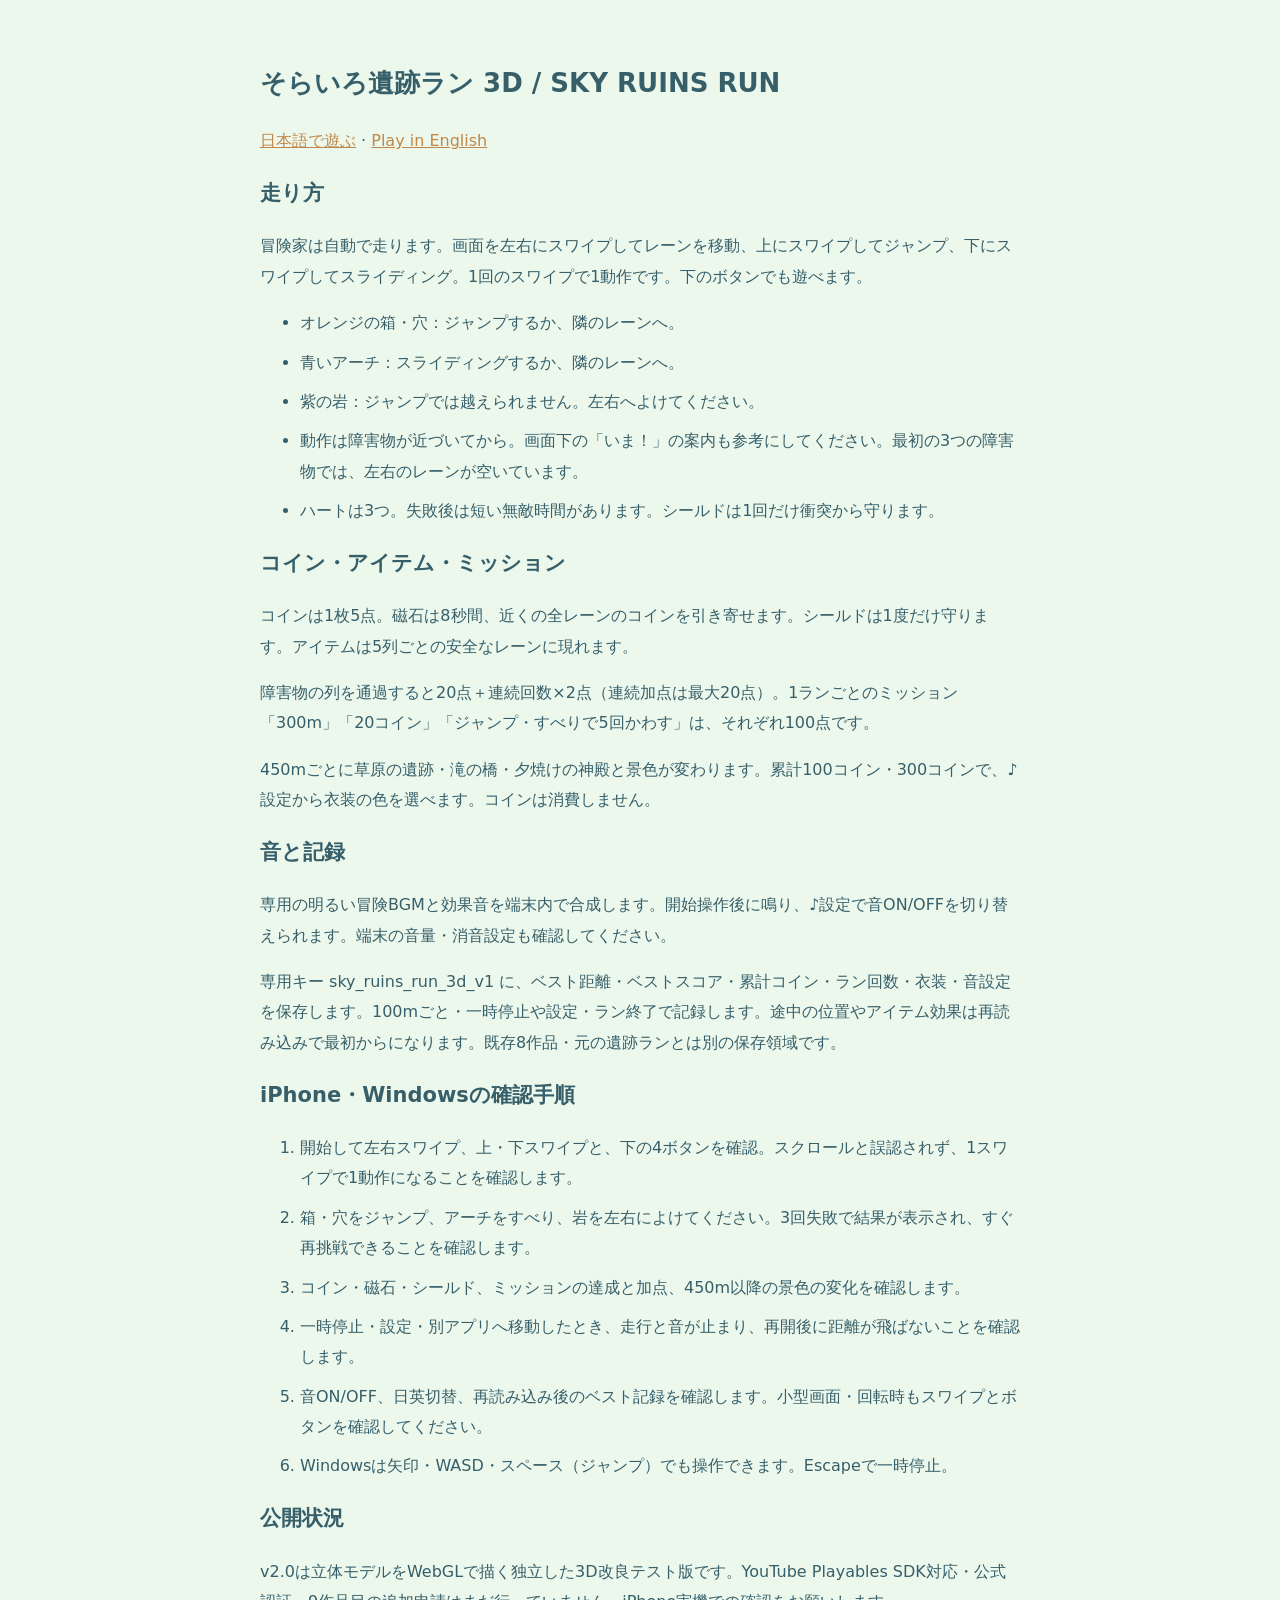
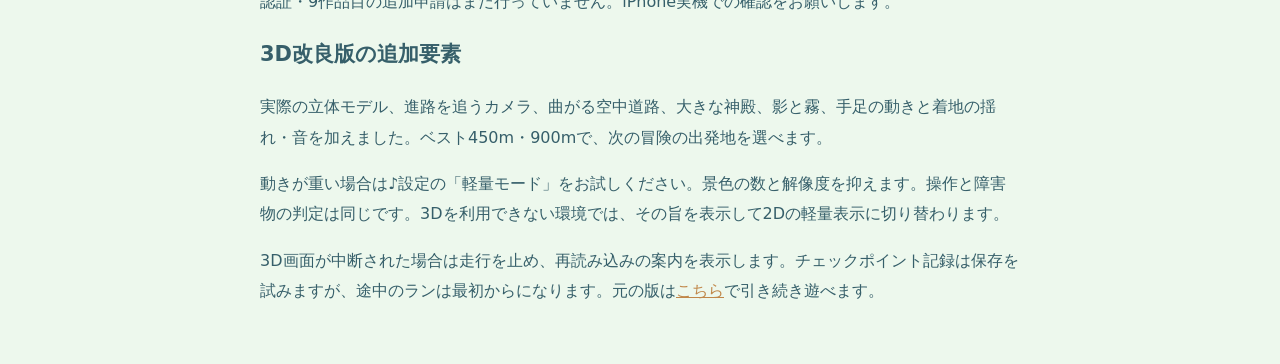
==== GUIDE.html @ a623d7b4 "Create separate WebGL 3D edition of Sky Ruins Run" ====
<!doctype html><html lang="ja"><meta charset="utf-8"><meta name="viewport" content="width=device-width,initial-scale=1"><title>そらいろ遺跡ラン 3D · 遊び方</title><style>body{font:16px/1.9 system-ui;max-width:760px;margin:20px auto;padding:22px;color:#365f6a;background:#edf8ed}h1{font-size:26px}h2{font-size:21px}a{color:#c08749}li{margin-bottom:9px}</style><h1>そらいろ遺跡ラン 3D / SKY RUINS RUN</h1><p><a href="./?lang=ja">日本語で遊ぶ</a> · <a href="./?lang=en">Play in English</a></p><h2>走り方</h2><p>冒険家は自動で走ります。画面を左右にスワイプしてレーンを移動、上にスワイプしてジャンプ、下にスワイプしてスライディング。1回のスワイプで1動作です。下のボタンでも遊べます。</p><ul><li>オレンジの箱・穴：ジャンプするか、隣のレーンへ。</li><li>青いアーチ：スライディングするか、隣のレーンへ。</li><li>紫の岩：ジャンプでは越えられません。左右へよけてください。</li><li>動作は障害物が近づいてから。画面下の「いま！」の案内も参考にしてください。最初の3つの障害物では、左右のレーンが空いています。</li><li>ハートは3つ。失敗後は短い無敵時間があります。シールドは1回だけ衝突から守ります。</li></ul><h2>コイン・アイテム・ミッション</h2><p>コインは1枚5点。磁石は8秒間、近くの全レーンのコインを引き寄せます。シールドは1度だけ守ります。アイテムは5列ごとの安全なレーンに現れます。</p><p>障害物の列を通過すると20点＋連続回数×2点（連続加点は最大20点）。1ランごとのミッション「300m」「20コイン」「ジャンプ・すべりで5回かわす」は、それぞれ100点です。</p><p>450mごとに草原の遺跡・滝の橋・夕焼けの神殿と景色が変わります。累計100コイン・300コインで、♪設定から衣装の色を選べます。コインは消費しません。</p><h2>音と記録</h2><p>専用の明るい冒険BGMと効果音を端末内で合成します。開始操作後に鳴り、♪設定で音ON/OFFを切り替えられます。端末の音量・消音設定も確認してください。</p><p>専用キー sky_ruins_run_3d_v1 に、ベスト距離・ベストスコア・累計コイン・ラン回数・衣装・音設定を保存します。100mごと・一時停止や設定・ラン終了で記録します。途中の位置やアイテム効果は再読み込みで最初からになります。既存8作品・元の遺跡ランとは別の保存領域です。</p><h2>iPhone・Windowsの確認手順</h2><ol><li>開始して左右スワイプ、上・下スワイプと、下の4ボタンを確認。スクロールと誤認されず、1スワイプで1動作になることを確認します。</li><li>箱・穴をジャンプ、アーチをすべり、岩を左右によけてください。3回失敗で結果が表示され、すぐ再挑戦できることを確認します。</li><li>コイン・磁石・シールド、ミッションの達成と加点、450m以降の景色の変化を確認します。</li><li>一時停止・設定・別アプリへ移動したとき、走行と音が止まり、再開後に距離が飛ばないことを確認します。</li><li>音ON/OFF、日英切替、再読み込み後のベスト記録を確認します。小型画面・回転時もスワイプとボタンを確認してください。</li><li>Windowsは矢印・WASD・スペース（ジャンプ）でも操作できます。Escapeで一時停止。</li></ol><h2>公開状況</h2><p>v2.0は立体モデルをWebGLで描く独立した3D改良テスト版です。YouTube Playables SDK対応・公式認証・9作品目の追加申請はまだ行っていません。iPhone実機での確認をお願いします。</p><h2>3D改良版の追加要素</h2><p>実際の立体モデル、進路を追うカメラ、曲がる空中道路、大きな神殿、影と霧、手足の動きと着地の揺れ・音を加えました。ベスト450m・900mで、次の冒険の出発地を選べます。</p><p>動きが重い場合は♪設定の「軽量モード」をお試しください。景色の数と解像度を抑えます。操作と障害物の判定は同じです。3Dを利用できない環境では、その旨を表示して2Dの軽量表示に切り替わります。</p><p>3D画面が中断された場合は走行を止め、再読み込みの案内を表示します。チェックポイント記録は保存を試みますが、途中のランは最初からになります。元の版は<a href="https://kazumoriasahi-wq.github.io/sky-ruins-run-test/?lang=ja">こちら</a>で引き続き遊べます。</p></html>
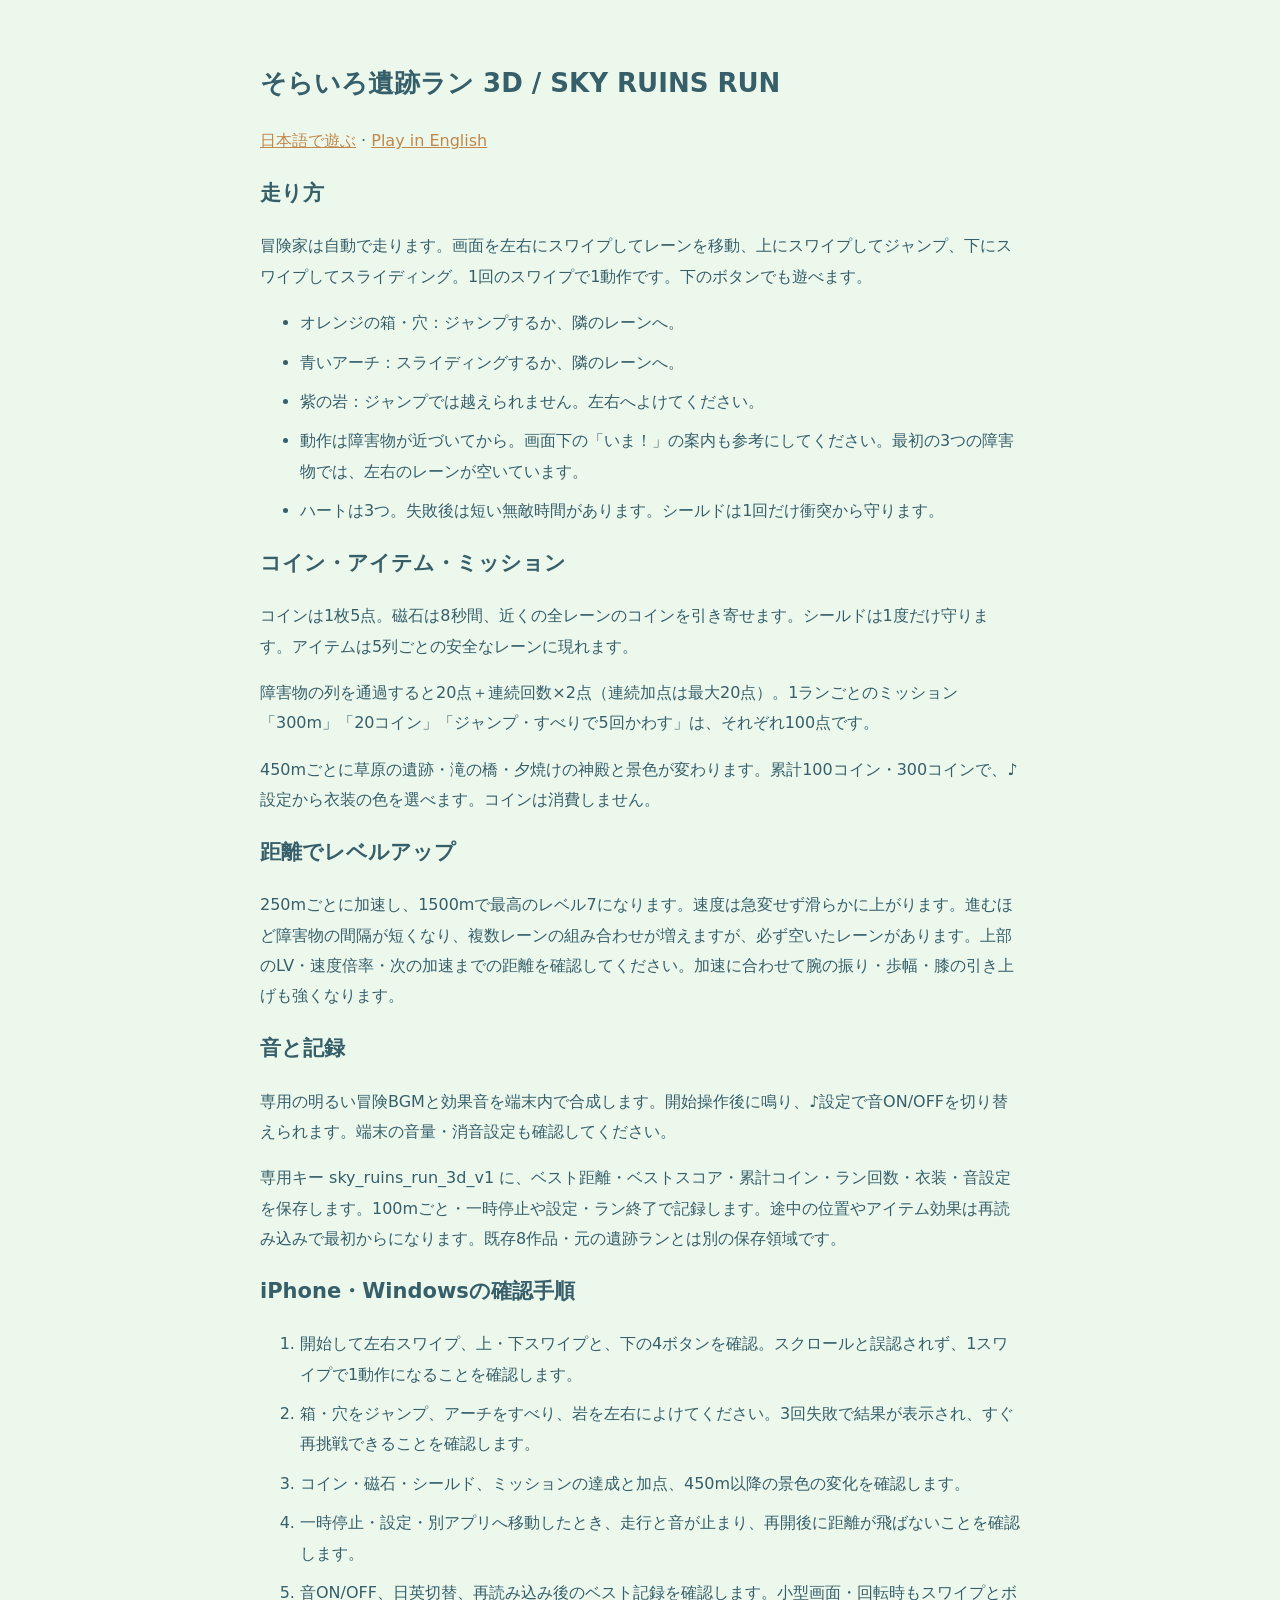
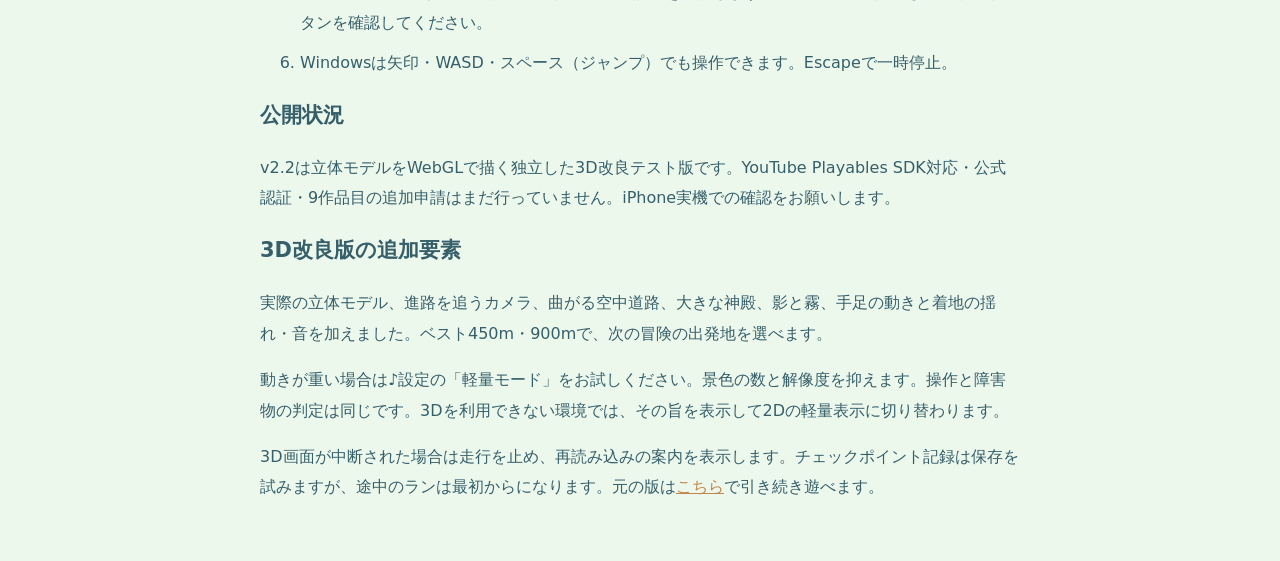
==== commit 09449301: "v2.2: distance-based speed levels, harder patterns and dynamic running gait" ====
--- a/GUIDE.html
+++ b/GUIDE.html
@@ -1 +1 @@
-<!doctype html><html lang="ja"><meta charset="utf-8"><meta name="viewport" content="width=device-width,initial-scale=1"><title>そらいろ遺跡ラン 3D · 遊び方</title><style>body{font:16px/1.9 system-ui;max-width:760px;margin:20px auto;padding:22px;color:#365f6a;background:#edf8ed}h1{font-size:26px}h2{font-size:21px}a{color:#c08749}li{margin-bottom:9px}</style><h1>そらいろ遺跡ラン 3D / SKY RUINS RUN</h1><p><a href="./?lang=ja">日本語で遊ぶ</a> · <a href="./?lang=en">Play in English</a></p><h2>走り方</h2><p>冒険家は自動で走ります。画面を左右にスワイプしてレーンを移動、上にスワイプしてジャンプ、下にスワイプしてスライディング。1回のスワイプで1動作です。下のボタンでも遊べます。</p><ul><li>オレンジの箱・穴：ジャンプするか、隣のレーンへ。</li><li>青いアーチ：スライディングするか、隣のレーンへ。</li><li>紫の岩：ジャンプでは越えられません。左右へよけてください。</li><li>動作は障害物が近づいてから。画面下の「いま！」の案内も参考にしてください。最初の3つの障害物では、左右のレーンが空いています。</li><li>ハートは3つ。失敗後は短い無敵時間があります。シールドは1回だけ衝突から守ります。</li></ul><h2>コイン・アイテム・ミッション</h2><p>コインは1枚5点。磁石は8秒間、近くの全レーンのコインを引き寄せます。シールドは1度だけ守ります。アイテムは5列ごとの安全なレーンに現れます。</p><p>障害物の列を通過すると20点＋連続回数×2点（連続加点は最大20点）。1ランごとのミッション「300m」「20コイン」「ジャンプ・すべりで5回かわす」は、それぞれ100点です。</p><p>450mごとに草原の遺跡・滝の橋・夕焼けの神殿と景色が変わります。累計100コイン・300コインで、♪設定から衣装の色を選べます。コインは消費しません。</p><h2>音と記録</h2><p>専用の明るい冒険BGMと効果音を端末内で合成します。開始操作後に鳴り、♪設定で音ON/OFFを切り替えられます。端末の音量・消音設定も確認してください。</p><p>専用キー sky_ruins_run_3d_v1 に、ベスト距離・ベストスコア・累計コイン・ラン回数・衣装・音設定を保存します。100mごと・一時停止や設定・ラン終了で記録します。途中の位置やアイテム効果は再読み込みで最初からになります。既存8作品・元の遺跡ランとは別の保存領域です。</p><h2>iPhone・Windowsの確認手順</h2><ol><li>開始して左右スワイプ、上・下スワイプと、下の4ボタンを確認。スクロールと誤認されず、1スワイプで1動作になることを確認します。</li><li>箱・穴をジャンプ、アーチをすべり、岩を左右によけてください。3回失敗で結果が表示され、すぐ再挑戦できることを確認します。</li><li>コイン・磁石・シールド、ミッションの達成と加点、450m以降の景色の変化を確認します。</li><li>一時停止・設定・別アプリへ移動したとき、走行と音が止まり、再開後に距離が飛ばないことを確認します。</li><li>音ON/OFF、日英切替、再読み込み後のベスト記録を確認します。小型画面・回転時もスワイプとボタンを確認してください。</li><li>Windowsは矢印・WASD・スペース（ジャンプ）でも操作できます。Escapeで一時停止。</li></ol><h2>公開状況</h2><p>v2.0は立体モデルをWebGLで描く独立した3D改良テスト版です。YouTube Playables SDK対応・公式認証・9作品目の追加申請はまだ行っていません。iPhone実機での確認をお願いします。</p><h2>3D改良版の追加要素</h2><p>実際の立体モデル、進路を追うカメラ、曲がる空中道路、大きな神殿、影と霧、手足の動きと着地の揺れ・音を加えました。ベスト450m・900mで、次の冒険の出発地を選べます。</p><p>動きが重い場合は♪設定の「軽量モード」をお試しください。景色の数と解像度を抑えます。操作と障害物の判定は同じです。3Dを利用できない環境では、その旨を表示して2Dの軽量表示に切り替わります。</p><p>3D画面が中断された場合は走行を止め、再読み込みの案内を表示します。チェックポイント記録は保存を試みますが、途中のランは最初からになります。元の版は<a href="https://kazumoriasahi-wq.github.io/sky-ruins-run-test/?lang=ja">こちら</a>で引き続き遊べます。</p></html>
+<!doctype html><html lang="ja"><meta charset="utf-8"><meta name="viewport" content="width=device-width,initial-scale=1"><title>そらいろ遺跡ラン 3D · 遊び方</title><style>body{font:16px/1.9 system-ui;max-width:760px;margin:20px auto;padding:22px;color:#365f6a;background:#edf8ed}h1{font-size:26px}h2{font-size:21px}a{color:#c08749}li{margin-bottom:9px}</style><h1>そらいろ遺跡ラン 3D / SKY RUINS RUN</h1><p><a href="./?lang=ja">日本語で遊ぶ</a> · <a href="./?lang=en">Play in English</a></p><h2>走り方</h2><p>冒険家は自動で走ります。画面を左右にスワイプしてレーンを移動、上にスワイプしてジャンプ、下にスワイプしてスライディング。1回のスワイプで1動作です。下のボタンでも遊べます。</p><ul><li>オレンジの箱・穴：ジャンプするか、隣のレーンへ。</li><li>青いアーチ：スライディングするか、隣のレーンへ。</li><li>紫の岩：ジャンプでは越えられません。左右へよけてください。</li><li>動作は障害物が近づいてから。画面下の「いま！」の案内も参考にしてください。最初の3つの障害物では、左右のレーンが空いています。</li><li>ハートは3つ。失敗後は短い無敵時間があります。シールドは1回だけ衝突から守ります。</li></ul><h2>コイン・アイテム・ミッション</h2><p>コインは1枚5点。磁石は8秒間、近くの全レーンのコインを引き寄せます。シールドは1度だけ守ります。アイテムは5列ごとの安全なレーンに現れます。</p><p>障害物の列を通過すると20点＋連続回数×2点（連続加点は最大20点）。1ランごとのミッション「300m」「20コイン」「ジャンプ・すべりで5回かわす」は、それぞれ100点です。</p><p>450mごとに草原の遺跡・滝の橋・夕焼けの神殿と景色が変わります。累計100コイン・300コインで、♪設定から衣装の色を選べます。コインは消費しません。</p><h2>距離でレベルアップ</h2><p>250mごとに加速し、1500mで最高のレベル7になります。速度は急変せず滑らかに上がります。進むほど障害物の間隔が短くなり、複数レーンの組み合わせが増えますが、必ず空いたレーンがあります。上部のLV・速度倍率・次の加速までの距離を確認してください。加速に合わせて腕の振り・歩幅・膝の引き上げも強くなります。</p><h2>音と記録</h2><p>専用の明るい冒険BGMと効果音を端末内で合成します。開始操作後に鳴り、♪設定で音ON/OFFを切り替えられます。端末の音量・消音設定も確認してください。</p><p>専用キー sky_ruins_run_3d_v1 に、ベスト距離・ベストスコア・累計コイン・ラン回数・衣装・音設定を保存します。100mごと・一時停止や設定・ラン終了で記録します。途中の位置やアイテム効果は再読み込みで最初からになります。既存8作品・元の遺跡ランとは別の保存領域です。</p><h2>iPhone・Windowsの確認手順</h2><ol><li>開始して左右スワイプ、上・下スワイプと、下の4ボタンを確認。スクロールと誤認されず、1スワイプで1動作になることを確認します。</li><li>箱・穴をジャンプ、アーチをすべり、岩を左右によけてください。3回失敗で結果が表示され、すぐ再挑戦できることを確認します。</li><li>コイン・磁石・シールド、ミッションの達成と加点、450m以降の景色の変化を確認します。</li><li>一時停止・設定・別アプリへ移動したとき、走行と音が止まり、再開後に距離が飛ばないことを確認します。</li><li>音ON/OFF、日英切替、再読み込み後のベスト記録を確認します。小型画面・回転時もスワイプとボタンを確認してください。</li><li>Windowsは矢印・WASD・スペース（ジャンプ）でも操作できます。Escapeで一時停止。</li></ol><h2>公開状況</h2><p>v2.2は立体モデルをWebGLで描く独立した3D改良テスト版です。YouTube Playables SDK対応・公式認証・9作品目の追加申請はまだ行っていません。iPhone実機での確認をお願いします。</p><h2>3D改良版の追加要素</h2><p>実際の立体モデル、進路を追うカメラ、曲がる空中道路、大きな神殿、影と霧、手足の動きと着地の揺れ・音を加えました。ベスト450m・900mで、次の冒険の出発地を選べます。</p><p>動きが重い場合は♪設定の「軽量モード」をお試しください。景色の数と解像度を抑えます。操作と障害物の判定は同じです。3Dを利用できない環境では、その旨を表示して2Dの軽量表示に切り替わります。</p><p>3D画面が中断された場合は走行を止め、再読み込みの案内を表示します。チェックポイント記録は保存を試みますが、途中のランは最初からになります。元の版は<a href="https://kazumoriasahi-wq.github.io/sky-ruins-run-test/?lang=ja">こちら</a>で引き続き遊べます。</p></html>
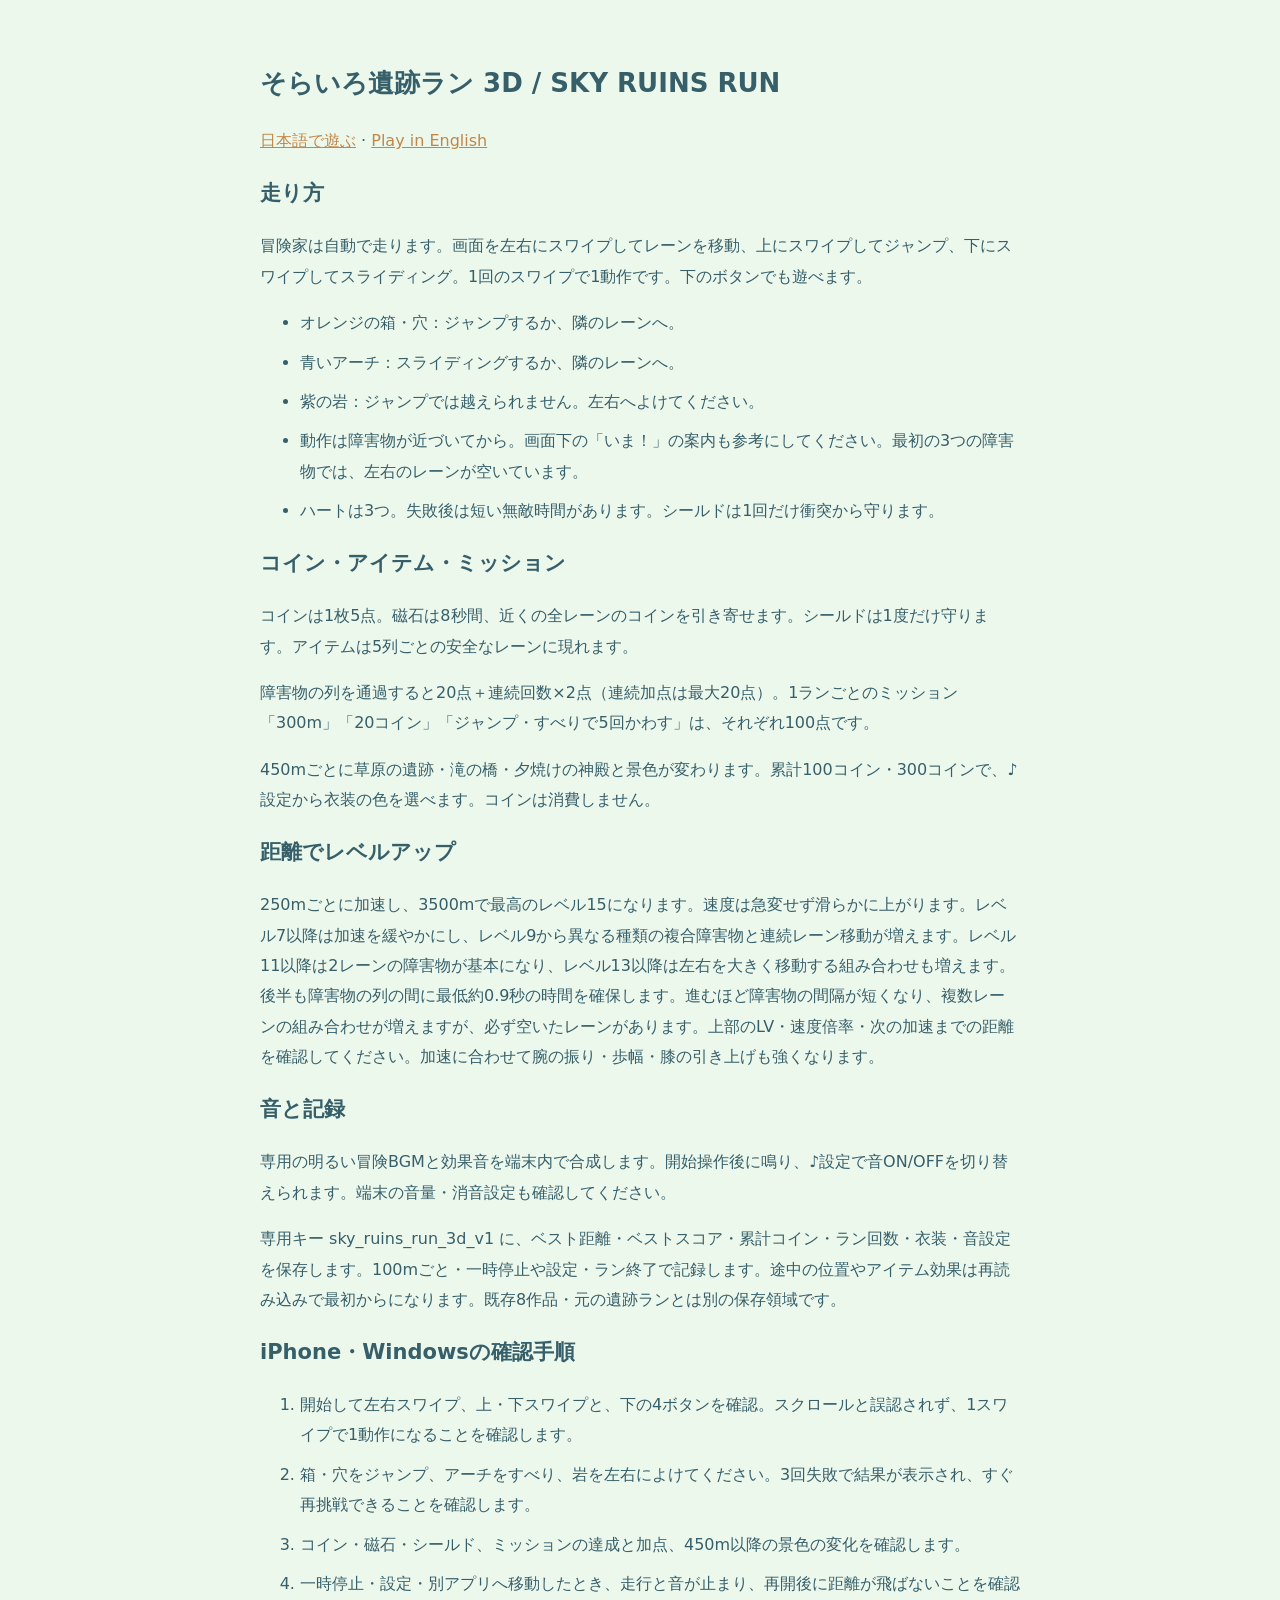
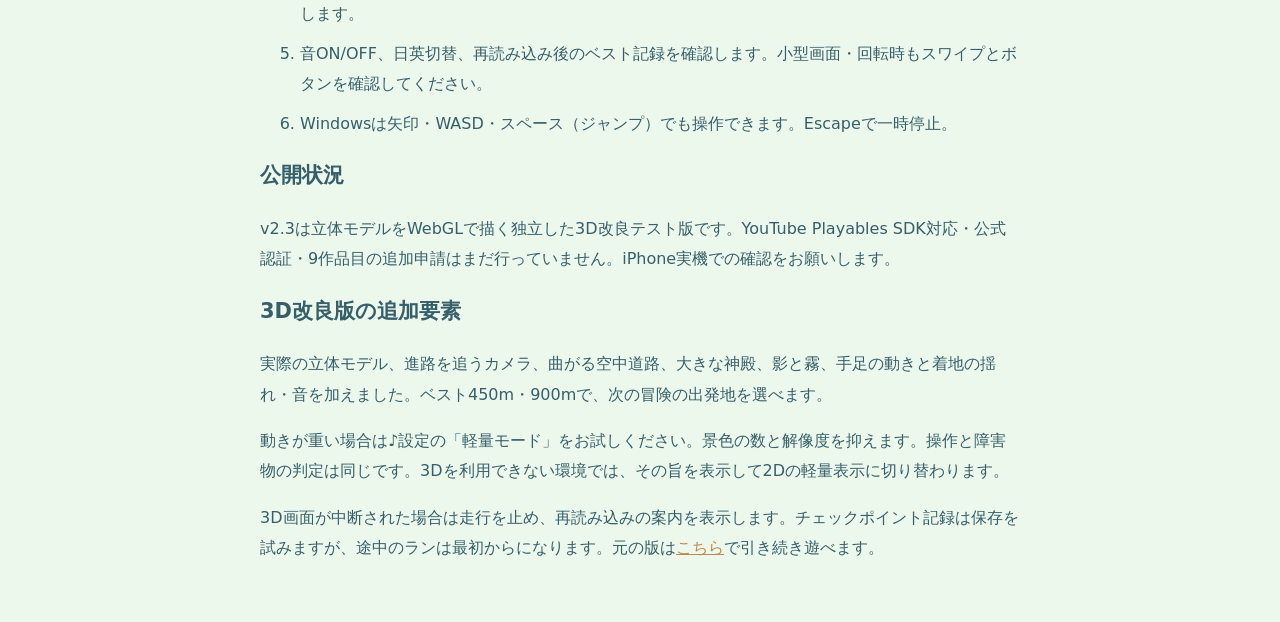
==== commit 79f2768f: "v2.3: extend progression to level 15" ====
--- a/GUIDE.html
+++ b/GUIDE.html
@@ -1 +1 @@
-<!doctype html><html lang="ja"><meta charset="utf-8"><meta name="viewport" content="width=device-width,initial-scale=1"><title>そらいろ遺跡ラン 3D · 遊び方</title><style>body{font:16px/1.9 system-ui;max-width:760px;margin:20px auto;padding:22px;color:#365f6a;background:#edf8ed}h1{font-size:26px}h2{font-size:21px}a{color:#c08749}li{margin-bottom:9px}</style><h1>そらいろ遺跡ラン 3D / SKY RUINS RUN</h1><p><a href="./?lang=ja">日本語で遊ぶ</a> · <a href="./?lang=en">Play in English</a></p><h2>走り方</h2><p>冒険家は自動で走ります。画面を左右にスワイプしてレーンを移動、上にスワイプしてジャンプ、下にスワイプしてスライディング。1回のスワイプで1動作です。下のボタンでも遊べます。</p><ul><li>オレンジの箱・穴：ジャンプするか、隣のレーンへ。</li><li>青いアーチ：スライディングするか、隣のレーンへ。</li><li>紫の岩：ジャンプでは越えられません。左右へよけてください。</li><li>動作は障害物が近づいてから。画面下の「いま！」の案内も参考にしてください。最初の3つの障害物では、左右のレーンが空いています。</li><li>ハートは3つ。失敗後は短い無敵時間があります。シールドは1回だけ衝突から守ります。</li></ul><h2>コイン・アイテム・ミッション</h2><p>コインは1枚5点。磁石は8秒間、近くの全レーンのコインを引き寄せます。シールドは1度だけ守ります。アイテムは5列ごとの安全なレーンに現れます。</p><p>障害物の列を通過すると20点＋連続回数×2点（連続加点は最大20点）。1ランごとのミッション「300m」「20コイン」「ジャンプ・すべりで5回かわす」は、それぞれ100点です。</p><p>450mごとに草原の遺跡・滝の橋・夕焼けの神殿と景色が変わります。累計100コイン・300コインで、♪設定から衣装の色を選べます。コインは消費しません。</p><h2>距離でレベルアップ</h2><p>250mごとに加速し、1500mで最高のレベル7になります。速度は急変せず滑らかに上がります。進むほど障害物の間隔が短くなり、複数レーンの組み合わせが増えますが、必ず空いたレーンがあります。上部のLV・速度倍率・次の加速までの距離を確認してください。加速に合わせて腕の振り・歩幅・膝の引き上げも強くなります。</p><h2>音と記録</h2><p>専用の明るい冒険BGMと効果音を端末内で合成します。開始操作後に鳴り、♪設定で音ON/OFFを切り替えられます。端末の音量・消音設定も確認してください。</p><p>専用キー sky_ruins_run_3d_v1 に、ベスト距離・ベストスコア・累計コイン・ラン回数・衣装・音設定を保存します。100mごと・一時停止や設定・ラン終了で記録します。途中の位置やアイテム効果は再読み込みで最初からになります。既存8作品・元の遺跡ランとは別の保存領域です。</p><h2>iPhone・Windowsの確認手順</h2><ol><li>開始して左右スワイプ、上・下スワイプと、下の4ボタンを確認。スクロールと誤認されず、1スワイプで1動作になることを確認します。</li><li>箱・穴をジャンプ、アーチをすべり、岩を左右によけてください。3回失敗で結果が表示され、すぐ再挑戦できることを確認します。</li><li>コイン・磁石・シールド、ミッションの達成と加点、450m以降の景色の変化を確認します。</li><li>一時停止・設定・別アプリへ移動したとき、走行と音が止まり、再開後に距離が飛ばないことを確認します。</li><li>音ON/OFF、日英切替、再読み込み後のベスト記録を確認します。小型画面・回転時もスワイプとボタンを確認してください。</li><li>Windowsは矢印・WASD・スペース（ジャンプ）でも操作できます。Escapeで一時停止。</li></ol><h2>公開状況</h2><p>v2.2は立体モデルをWebGLで描く独立した3D改良テスト版です。YouTube Playables SDK対応・公式認証・9作品目の追加申請はまだ行っていません。iPhone実機での確認をお願いします。</p><h2>3D改良版の追加要素</h2><p>実際の立体モデル、進路を追うカメラ、曲がる空中道路、大きな神殿、影と霧、手足の動きと着地の揺れ・音を加えました。ベスト450m・900mで、次の冒険の出発地を選べます。</p><p>動きが重い場合は♪設定の「軽量モード」をお試しください。景色の数と解像度を抑えます。操作と障害物の判定は同じです。3Dを利用できない環境では、その旨を表示して2Dの軽量表示に切り替わります。</p><p>3D画面が中断された場合は走行を止め、再読み込みの案内を表示します。チェックポイント記録は保存を試みますが、途中のランは最初からになります。元の版は<a href="https://kazumoriasahi-wq.github.io/sky-ruins-run-test/?lang=ja">こちら</a>で引き続き遊べます。</p></html>
+<!doctype html><html lang="ja"><meta charset="utf-8"><meta name="viewport" content="width=device-width,initial-scale=1"><title>そらいろ遺跡ラン 3D · 遊び方</title><style>body{font:16px/1.9 system-ui;max-width:760px;margin:20px auto;padding:22px;color:#365f6a;background:#edf8ed}h1{font-size:26px}h2{font-size:21px}a{color:#c08749}li{margin-bottom:9px}</style><h1>そらいろ遺跡ラン 3D / SKY RUINS RUN</h1><p><a href="./?lang=ja">日本語で遊ぶ</a> · <a href="./?lang=en">Play in English</a></p><h2>走り方</h2><p>冒険家は自動で走ります。画面を左右にスワイプしてレーンを移動、上にスワイプしてジャンプ、下にスワイプしてスライディング。1回のスワイプで1動作です。下のボタンでも遊べます。</p><ul><li>オレンジの箱・穴：ジャンプするか、隣のレーンへ。</li><li>青いアーチ：スライディングするか、隣のレーンへ。</li><li>紫の岩：ジャンプでは越えられません。左右へよけてください。</li><li>動作は障害物が近づいてから。画面下の「いま！」の案内も参考にしてください。最初の3つの障害物では、左右のレーンが空いています。</li><li>ハートは3つ。失敗後は短い無敵時間があります。シールドは1回だけ衝突から守ります。</li></ul><h2>コイン・アイテム・ミッション</h2><p>コインは1枚5点。磁石は8秒間、近くの全レーンのコインを引き寄せます。シールドは1度だけ守ります。アイテムは5列ごとの安全なレーンに現れます。</p><p>障害物の列を通過すると20点＋連続回数×2点（連続加点は最大20点）。1ランごとのミッション「300m」「20コイン」「ジャンプ・すべりで5回かわす」は、それぞれ100点です。</p><p>450mごとに草原の遺跡・滝の橋・夕焼けの神殿と景色が変わります。累計100コイン・300コインで、♪設定から衣装の色を選べます。コインは消費しません。</p><h2>距離でレベルアップ</h2><p>250mごとに加速し、3500mで最高のレベル15になります。速度は急変せず滑らかに上がります。レベル7以降は加速を緩やかにし、レベル9から異なる種類の複合障害物と連続レーン移動が増えます。レベル11以降は2レーンの障害物が基本になり、レベル13以降は左右を大きく移動する組み合わせも増えます。後半も障害物の列の間に最低約0.9秒の時間を確保します。進むほど障害物の間隔が短くなり、複数レーンの組み合わせが増えますが、必ず空いたレーンがあります。上部のLV・速度倍率・次の加速までの距離を確認してください。加速に合わせて腕の振り・歩幅・膝の引き上げも強くなります。</p><h2>音と記録</h2><p>専用の明るい冒険BGMと効果音を端末内で合成します。開始操作後に鳴り、♪設定で音ON/OFFを切り替えられます。端末の音量・消音設定も確認してください。</p><p>専用キー sky_ruins_run_3d_v1 に、ベスト距離・ベストスコア・累計コイン・ラン回数・衣装・音設定を保存します。100mごと・一時停止や設定・ラン終了で記録します。途中の位置やアイテム効果は再読み込みで最初からになります。既存8作品・元の遺跡ランとは別の保存領域です。</p><h2>iPhone・Windowsの確認手順</h2><ol><li>開始して左右スワイプ、上・下スワイプと、下の4ボタンを確認。スクロールと誤認されず、1スワイプで1動作になることを確認します。</li><li>箱・穴をジャンプ、アーチをすべり、岩を左右によけてください。3回失敗で結果が表示され、すぐ再挑戦できることを確認します。</li><li>コイン・磁石・シールド、ミッションの達成と加点、450m以降の景色の変化を確認します。</li><li>一時停止・設定・別アプリへ移動したとき、走行と音が止まり、再開後に距離が飛ばないことを確認します。</li><li>音ON/OFF、日英切替、再読み込み後のベスト記録を確認します。小型画面・回転時もスワイプとボタンを確認してください。</li><li>Windowsは矢印・WASD・スペース（ジャンプ）でも操作できます。Escapeで一時停止。</li></ol><h2>公開状況</h2><p>v2.3は立体モデルをWebGLで描く独立した3D改良テスト版です。YouTube Playables SDK対応・公式認証・9作品目の追加申請はまだ行っていません。iPhone実機での確認をお願いします。</p><h2>3D改良版の追加要素</h2><p>実際の立体モデル、進路を追うカメラ、曲がる空中道路、大きな神殿、影と霧、手足の動きと着地の揺れ・音を加えました。ベスト450m・900mで、次の冒険の出発地を選べます。</p><p>動きが重い場合は♪設定の「軽量モード」をお試しください。景色の数と解像度を抑えます。操作と障害物の判定は同じです。3Dを利用できない環境では、その旨を表示して2Dの軽量表示に切り替わります。</p><p>3D画面が中断された場合は走行を止め、再読み込みの案内を表示します。チェックポイント記録は保存を試みますが、途中のランは最初からになります。元の版は<a href="https://kazumoriasahi-wq.github.io/sky-ruins-run-test/?lang=ja">こちら</a>で引き続き遊べます。</p></html>
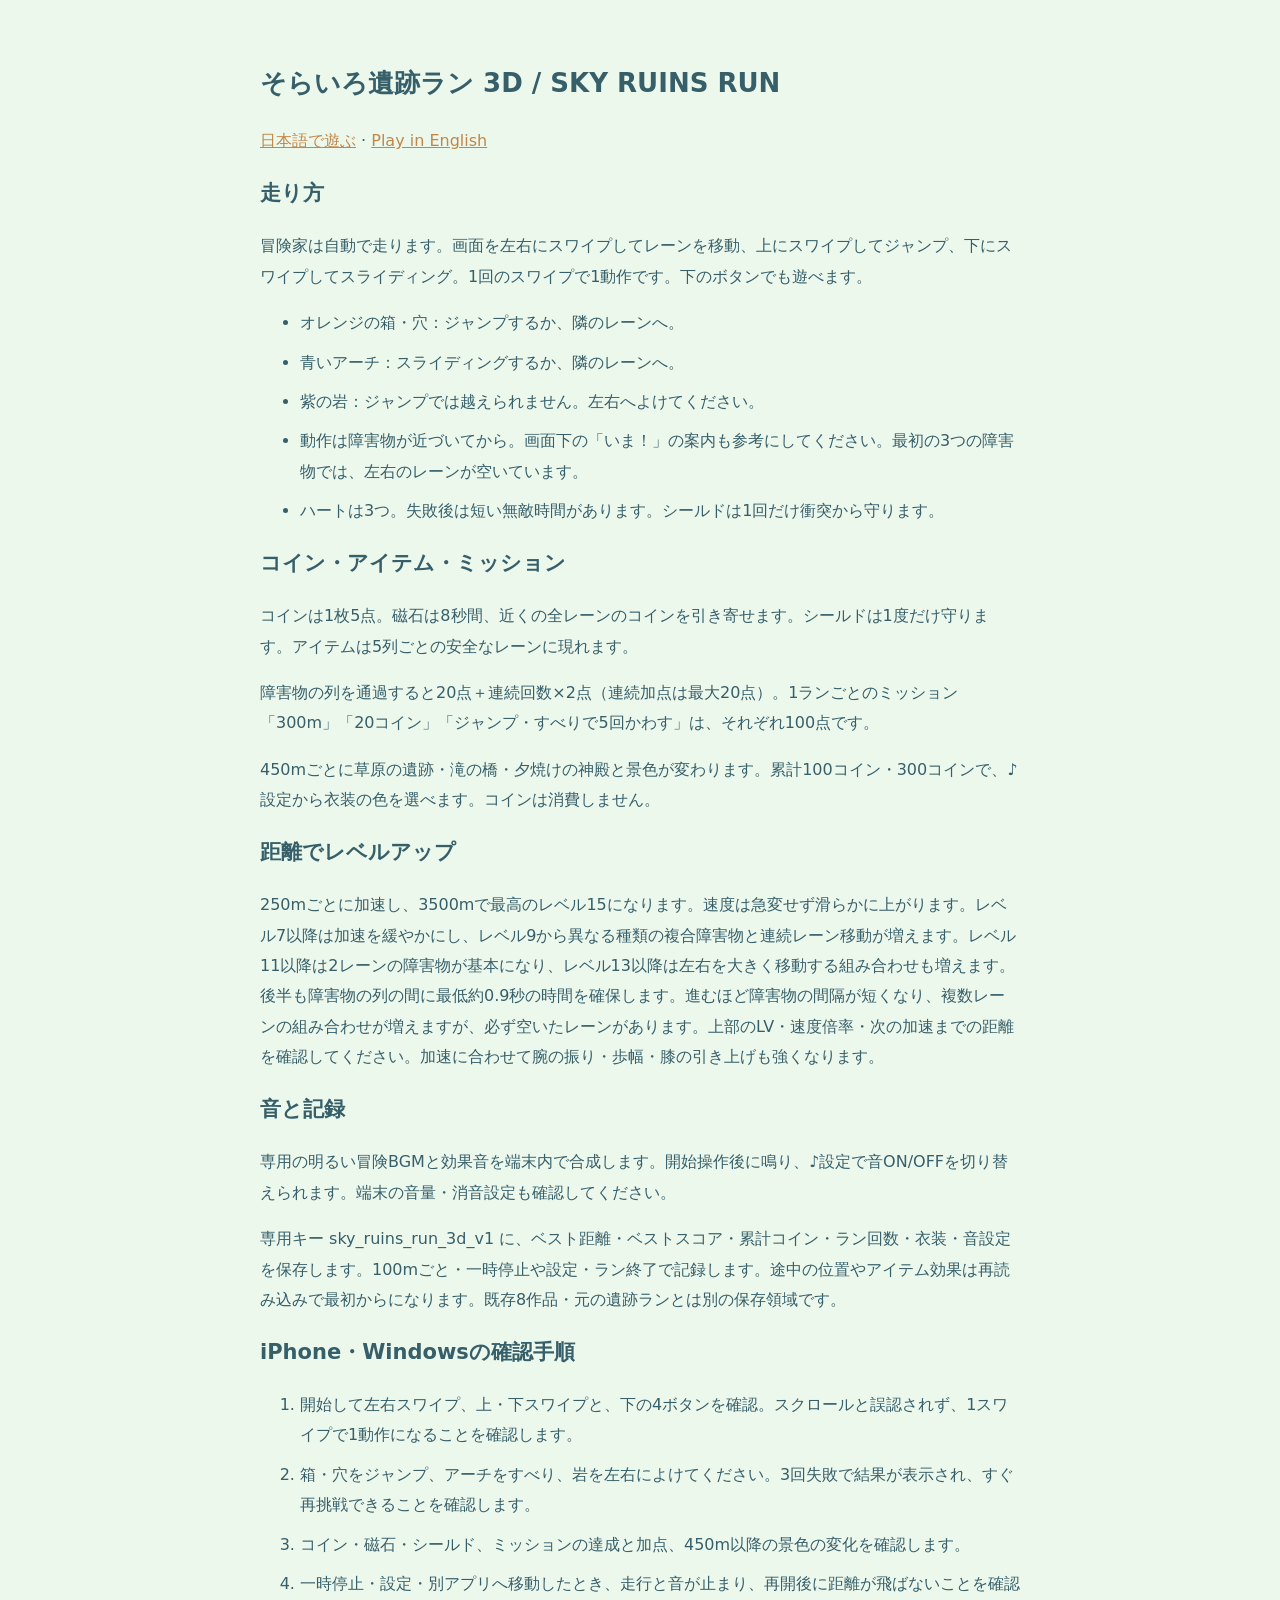
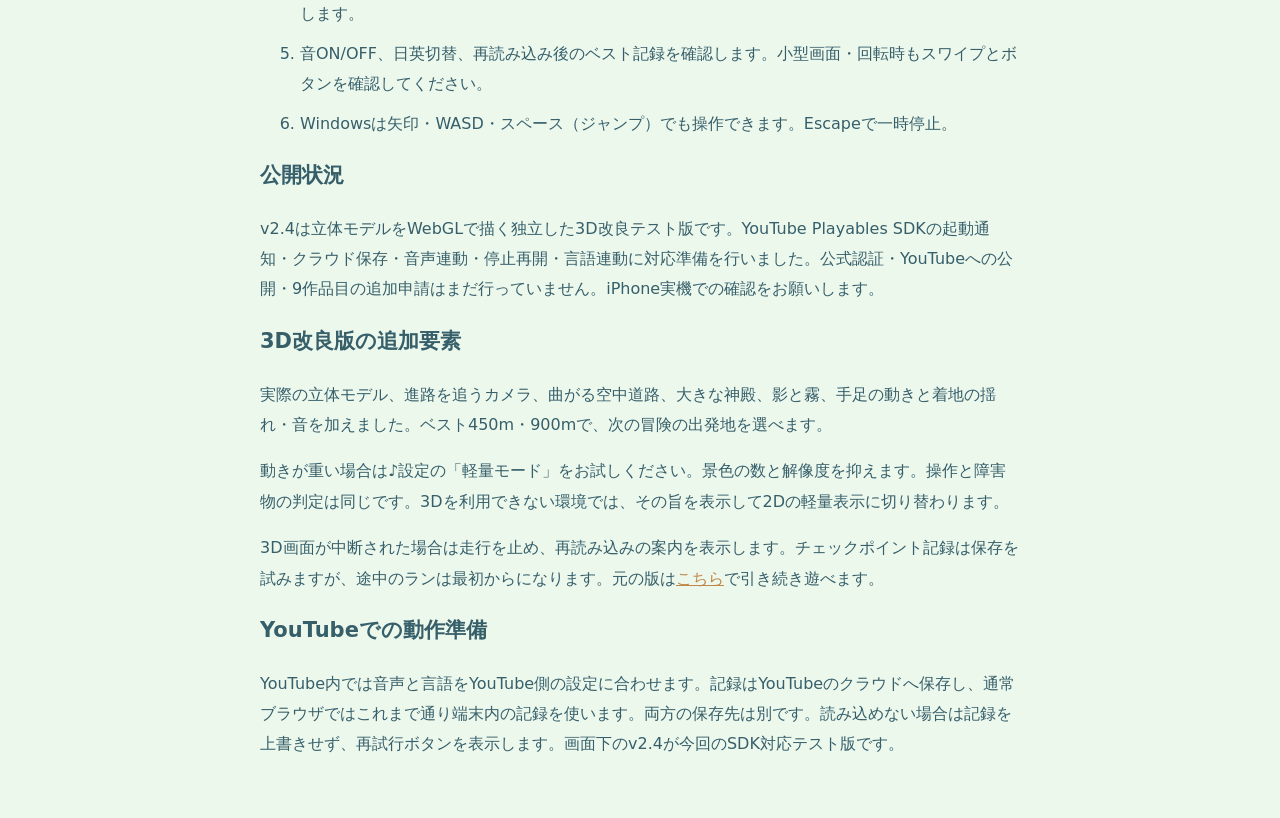
==== commit 5820beb5: "v2.4: prepare YouTube Playables SDK integration" ====
--- a/GUIDE.html
+++ b/GUIDE.html
@@ -1 +1 @@
-<!doctype html><html lang="ja"><meta charset="utf-8"><meta name="viewport" content="width=device-width,initial-scale=1"><title>そらいろ遺跡ラン 3D · 遊び方</title><style>body{font:16px/1.9 system-ui;max-width:760px;margin:20px auto;padding:22px;color:#365f6a;background:#edf8ed}h1{font-size:26px}h2{font-size:21px}a{color:#c08749}li{margin-bottom:9px}</style><h1>そらいろ遺跡ラン 3D / SKY RUINS RUN</h1><p><a href="./?lang=ja">日本語で遊ぶ</a> · <a href="./?lang=en">Play in English</a></p><h2>走り方</h2><p>冒険家は自動で走ります。画面を左右にスワイプしてレーンを移動、上にスワイプしてジャンプ、下にスワイプしてスライディング。1回のスワイプで1動作です。下のボタンでも遊べます。</p><ul><li>オレンジの箱・穴：ジャンプするか、隣のレーンへ。</li><li>青いアーチ：スライディングするか、隣のレーンへ。</li><li>紫の岩：ジャンプでは越えられません。左右へよけてください。</li><li>動作は障害物が近づいてから。画面下の「いま！」の案内も参考にしてください。最初の3つの障害物では、左右のレーンが空いています。</li><li>ハートは3つ。失敗後は短い無敵時間があります。シールドは1回だけ衝突から守ります。</li></ul><h2>コイン・アイテム・ミッション</h2><p>コインは1枚5点。磁石は8秒間、近くの全レーンのコインを引き寄せます。シールドは1度だけ守ります。アイテムは5列ごとの安全なレーンに現れます。</p><p>障害物の列を通過すると20点＋連続回数×2点（連続加点は最大20点）。1ランごとのミッション「300m」「20コイン」「ジャンプ・すべりで5回かわす」は、それぞれ100点です。</p><p>450mごとに草原の遺跡・滝の橋・夕焼けの神殿と景色が変わります。累計100コイン・300コインで、♪設定から衣装の色を選べます。コインは消費しません。</p><h2>距離でレベルアップ</h2><p>250mごとに加速し、3500mで最高のレベル15になります。速度は急変せず滑らかに上がります。レベル7以降は加速を緩やかにし、レベル9から異なる種類の複合障害物と連続レーン移動が増えます。レベル11以降は2レーンの障害物が基本になり、レベル13以降は左右を大きく移動する組み合わせも増えます。後半も障害物の列の間に最低約0.9秒の時間を確保します。進むほど障害物の間隔が短くなり、複数レーンの組み合わせが増えますが、必ず空いたレーンがあります。上部のLV・速度倍率・次の加速までの距離を確認してください。加速に合わせて腕の振り・歩幅・膝の引き上げも強くなります。</p><h2>音と記録</h2><p>専用の明るい冒険BGMと効果音を端末内で合成します。開始操作後に鳴り、♪設定で音ON/OFFを切り替えられます。端末の音量・消音設定も確認してください。</p><p>専用キー sky_ruins_run_3d_v1 に、ベスト距離・ベストスコア・累計コイン・ラン回数・衣装・音設定を保存します。100mごと・一時停止や設定・ラン終了で記録します。途中の位置やアイテム効果は再読み込みで最初からになります。既存8作品・元の遺跡ランとは別の保存領域です。</p><h2>iPhone・Windowsの確認手順</h2><ol><li>開始して左右スワイプ、上・下スワイプと、下の4ボタンを確認。スクロールと誤認されず、1スワイプで1動作になることを確認します。</li><li>箱・穴をジャンプ、アーチをすべり、岩を左右によけてください。3回失敗で結果が表示され、すぐ再挑戦できることを確認します。</li><li>コイン・磁石・シールド、ミッションの達成と加点、450m以降の景色の変化を確認します。</li><li>一時停止・設定・別アプリへ移動したとき、走行と音が止まり、再開後に距離が飛ばないことを確認します。</li><li>音ON/OFF、日英切替、再読み込み後のベスト記録を確認します。小型画面・回転時もスワイプとボタンを確認してください。</li><li>Windowsは矢印・WASD・スペース（ジャンプ）でも操作できます。Escapeで一時停止。</li></ol><h2>公開状況</h2><p>v2.3は立体モデルをWebGLで描く独立した3D改良テスト版です。YouTube Playables SDK対応・公式認証・9作品目の追加申請はまだ行っていません。iPhone実機での確認をお願いします。</p><h2>3D改良版の追加要素</h2><p>実際の立体モデル、進路を追うカメラ、曲がる空中道路、大きな神殿、影と霧、手足の動きと着地の揺れ・音を加えました。ベスト450m・900mで、次の冒険の出発地を選べます。</p><p>動きが重い場合は♪設定の「軽量モード」をお試しください。景色の数と解像度を抑えます。操作と障害物の判定は同じです。3Dを利用できない環境では、その旨を表示して2Dの軽量表示に切り替わります。</p><p>3D画面が中断された場合は走行を止め、再読み込みの案内を表示します。チェックポイント記録は保存を試みますが、途中のランは最初からになります。元の版は<a href="https://kazumoriasahi-wq.github.io/sky-ruins-run-test/?lang=ja">こちら</a>で引き続き遊べます。</p></html>
+<!doctype html><html lang="ja"><meta charset="utf-8"><meta name="viewport" content="width=device-width,initial-scale=1"><title>そらいろ遺跡ラン 3D · 遊び方</title><style>body{font:16px/1.9 system-ui;max-width:760px;margin:20px auto;padding:22px;color:#365f6a;background:#edf8ed}h1{font-size:26px}h2{font-size:21px}a{color:#c08749}li{margin-bottom:9px}</style><h1>そらいろ遺跡ラン 3D / SKY RUINS RUN</h1><p><a href="./?lang=ja">日本語で遊ぶ</a> · <a href="./?lang=en">Play in English</a></p><h2>走り方</h2><p>冒険家は自動で走ります。画面を左右にスワイプしてレーンを移動、上にスワイプしてジャンプ、下にスワイプしてスライディング。1回のスワイプで1動作です。下のボタンでも遊べます。</p><ul><li>オレンジの箱・穴：ジャンプするか、隣のレーンへ。</li><li>青いアーチ：スライディングするか、隣のレーンへ。</li><li>紫の岩：ジャンプでは越えられません。左右へよけてください。</li><li>動作は障害物が近づいてから。画面下の「いま！」の案内も参考にしてください。最初の3つの障害物では、左右のレーンが空いています。</li><li>ハートは3つ。失敗後は短い無敵時間があります。シールドは1回だけ衝突から守ります。</li></ul><h2>コイン・アイテム・ミッション</h2><p>コインは1枚5点。磁石は8秒間、近くの全レーンのコインを引き寄せます。シールドは1度だけ守ります。アイテムは5列ごとの安全なレーンに現れます。</p><p>障害物の列を通過すると20点＋連続回数×2点（連続加点は最大20点）。1ランごとのミッション「300m」「20コイン」「ジャンプ・すべりで5回かわす」は、それぞれ100点です。</p><p>450mごとに草原の遺跡・滝の橋・夕焼けの神殿と景色が変わります。累計100コイン・300コインで、♪設定から衣装の色を選べます。コインは消費しません。</p><h2>距離でレベルアップ</h2><p>250mごとに加速し、3500mで最高のレベル15になります。速度は急変せず滑らかに上がります。レベル7以降は加速を緩やかにし、レベル9から異なる種類の複合障害物と連続レーン移動が増えます。レベル11以降は2レーンの障害物が基本になり、レベル13以降は左右を大きく移動する組み合わせも増えます。後半も障害物の列の間に最低約0.9秒の時間を確保します。進むほど障害物の間隔が短くなり、複数レーンの組み合わせが増えますが、必ず空いたレーンがあります。上部のLV・速度倍率・次の加速までの距離を確認してください。加速に合わせて腕の振り・歩幅・膝の引き上げも強くなります。</p><h2>音と記録</h2><p>専用の明るい冒険BGMと効果音を端末内で合成します。開始操作後に鳴り、♪設定で音ON/OFFを切り替えられます。端末の音量・消音設定も確認してください。</p><p>専用キー sky_ruins_run_3d_v1 に、ベスト距離・ベストスコア・累計コイン・ラン回数・衣装・音設定を保存します。100mごと・一時停止や設定・ラン終了で記録します。途中の位置やアイテム効果は再読み込みで最初からになります。既存8作品・元の遺跡ランとは別の保存領域です。</p><h2>iPhone・Windowsの確認手順</h2><ol><li>開始して左右スワイプ、上・下スワイプと、下の4ボタンを確認。スクロールと誤認されず、1スワイプで1動作になることを確認します。</li><li>箱・穴をジャンプ、アーチをすべり、岩を左右によけてください。3回失敗で結果が表示され、すぐ再挑戦できることを確認します。</li><li>コイン・磁石・シールド、ミッションの達成と加点、450m以降の景色の変化を確認します。</li><li>一時停止・設定・別アプリへ移動したとき、走行と音が止まり、再開後に距離が飛ばないことを確認します。</li><li>音ON/OFF、日英切替、再読み込み後のベスト記録を確認します。小型画面・回転時もスワイプとボタンを確認してください。</li><li>Windowsは矢印・WASD・スペース（ジャンプ）でも操作できます。Escapeで一時停止。</li></ol><h2>公開状況</h2><p>v2.4は立体モデルをWebGLで描く独立した3D改良テスト版です。YouTube Playables SDKの起動通知・クラウド保存・音声連動・停止再開・言語連動に対応準備を行いました。公式認証・YouTubeへの公開・9作品目の追加申請はまだ行っていません。iPhone実機での確認をお願いします。</p><h2>3D改良版の追加要素</h2><p>実際の立体モデル、進路を追うカメラ、曲がる空中道路、大きな神殿、影と霧、手足の動きと着地の揺れ・音を加えました。ベスト450m・900mで、次の冒険の出発地を選べます。</p><p>動きが重い場合は♪設定の「軽量モード」をお試しください。景色の数と解像度を抑えます。操作と障害物の判定は同じです。3Dを利用できない環境では、その旨を表示して2Dの軽量表示に切り替わります。</p><p>3D画面が中断された場合は走行を止め、再読み込みの案内を表示します。チェックポイント記録は保存を試みますが、途中のランは最初からになります。元の版は<a href="https://kazumoriasahi-wq.github.io/sky-ruins-run-test/?lang=ja">こちら</a>で引き続き遊べます。</p><h2>YouTubeでの動作準備</h2><p>YouTube内では音声と言語をYouTube側の設定に合わせます。記録はYouTubeのクラウドへ保存し、通常ブラウザではこれまで通り端末内の記録を使います。両方の保存先は別です。読み込めない場合は記録を上書きせず、再試行ボタンを表示します。画面下のv2.4が今回のSDK対応テスト版です。</p></html>
